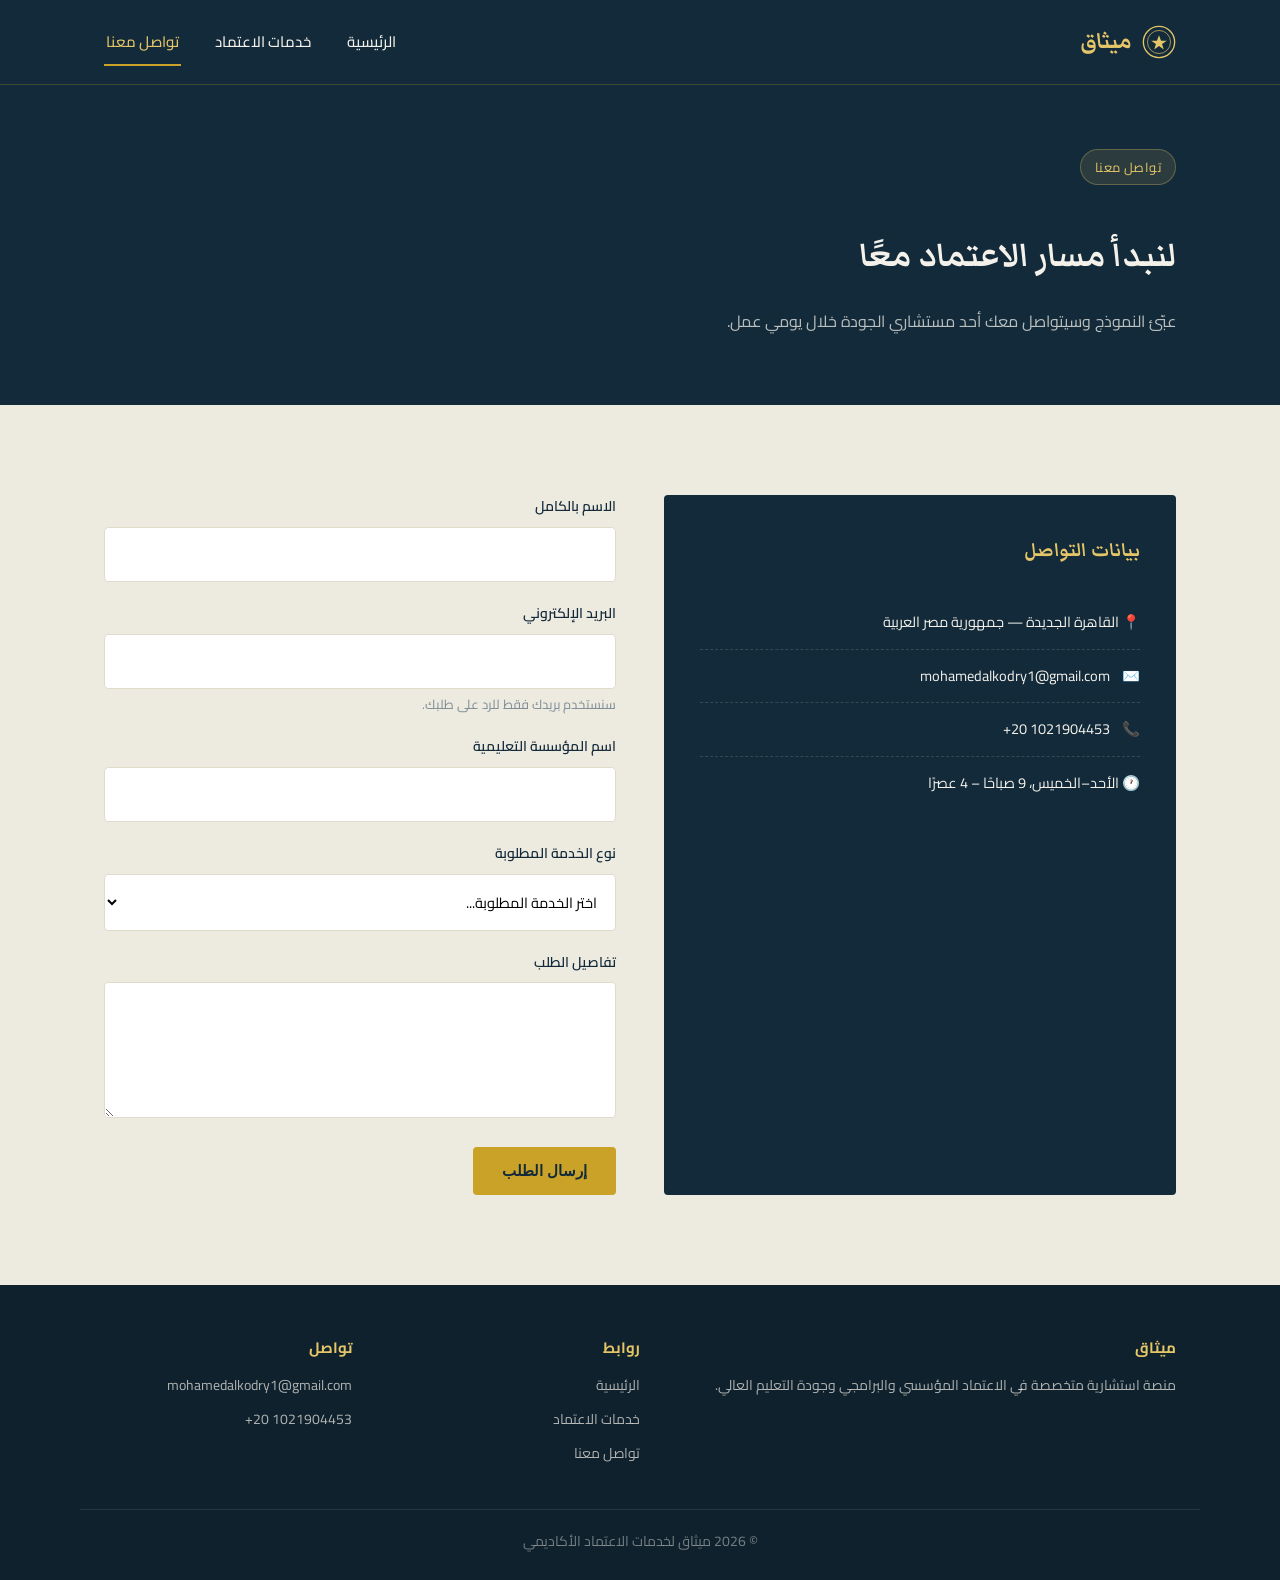
==== contact.html @ 3f251c57 "Add files via upload" ====
<!DOCTYPE html>
<html lang="ar" dir="rtl">
<head>
  <meta charset="UTF-8">
  <meta name="viewport" content="width=device-width, initial-scale=1.0">
  <title>تواصل معنا | ميثاق</title>
  <link rel="stylesheet" href="css/style.css">
</head>
<body>

<header class="site-header">
  <div class="header-inner">
    <a href="index.html" class="brand">
      <svg class="seal-mini" viewBox="0 0 100 100" fill="none">
        <circle cx="50" cy="50" r="46" stroke="#E4C567" stroke-width="4"/>
        <circle cx="50" cy="50" r="34" stroke="#E4C567" stroke-width="2"/>
        <path d="M50 30 L56 46 L73 46 L59 56 L64 72 L50 62 L36 72 L41 56 L27 46 L44 46 Z" fill="#E4C567"/>
      </svg>
      ميثاق
    </a>
    <nav class="main-nav">
      <ul>
        <li><a href="index.html">الرئيسية</a></li>
        <li><a href="services.html">خدمات الاعتماد</a></li>
        <li><a href="contact.html">تواصل معنا</a></li>
      </ul>
    </nav>
    <button class="nav-toggle" aria-label="فتح القائمة"><span></span></button>
  </div>
</header>

<section class="page-header">
  <div class="wrap">
    <span class="eyebrow">تواصل معنا</span>
    <h1>لنبدأ مسار الاعتماد معًا</h1>
    <p>عبّئ النموذج وسيتواصل معك أحد مستشاري الجودة خلال يومي عمل.</p>
  </div>
</section>

<section>
  <div class="wrap contact-grid">
    <div class="info-card">
      <h3>بيانات التواصل</h3>
      <div class="info-row">📍 القاهرة الجديدة — جمهورية مصر العربية</div>
      <div class="info-row">✉️ <a href="mailto:mohamedalkodry1@gmail.com">mohamedalkodry1@gmail.com</a></div>
      <div class="info-row">📞 <a href="tel:+201021904453" dir="ltr">+20 1021904453</a></div>
      <div class="info-row">🕐 الأحد–الخميس، 9 صباحًا – 4 عصرًا</div>
    </div>

    <div>
      <div id="formStatus" class="form-status"></div>
      <form id="contactForm" novalidate>
        <div class="form-field">
          <label for="fullName">الاسم بالكامل</label>
          <input type="text" id="fullName" name="fullName" required>
        </div>
        <div class="form-field">
          <label for="email">البريد الإلكتروني</label>
          <input type="email" id="email" name="email" required>
          <p class="form-note">سنستخدم بريدك فقط للرد على طلبك.</p>
        </div>
        <div class="form-field">
          <label for="institution">اسم المؤسسة التعليمية</label>
          <input type="text" id="institution" name="institution" required>
        </div>
        <div class="form-field">
          <label for="serviceType">نوع الخدمة المطلوبة</label>
          <select id="serviceType" name="serviceType" required>
            <option value="" disabled selected>اختر الخدمة المطلوبة...</option>
            <option value="gap">تحليل فجوة</option>
            <option value="self-study">إعداد ملف تقويم ذاتي</option>
            <option value="training">ورشة تأهيل</option>
            <option value="tracking">متابعة جودة خريجين</option>
          </select>
        </div>
        <div class="form-field">
          <label for="message">تفاصيل الطلب</label>
          <textarea id="message" name="message" rows="4" required></textarea>
        </div>
        <button type="submit" class="btn btn-gold">إرسال الطلب</button>
      </form>
    </div>
  </div>
</section>

<footer class="site-footer">
  <div class="wrap footer-grid">
    <div>
      <h5>ميثاق</h5>
      <p>منصة استشارية متخصصة في الاعتماد المؤسسي والبرامجي وجودة التعليم العالي.</p>
    </div>
    <div>
      <h5>روابط</h5>
      <ul>
        <li><a href="index.html">الرئيسية</a></li>
        <li><a href="services.html">خدمات الاعتماد</a></li>
        <li><a href="contact.html">تواصل معنا</a></li>
      </ul>
    </div>
    <div>
      <h5>تواصل</h5>
      <ul>
        <li><a href="mailto:mohamedalkodry1@gmail.com">mohamedalkodry1@gmail.com</a></li>
        <li><a href="tel:+201021904453" dir="ltr">+20 1021904453</a></li>
      </ul>
    </div>
  </div>
  <div class="wrap footer-bottom">© <span id="year"></span> ميثاق لخدمات الاعتماد الأكاديمي</div>
</footer>

<button class="back-top" id="backTop" aria-label="العودة للأعلى">↑</button>

<script src="js/script.js"></script>
</body>
</html>
---- css/style.css ----
/* ============================================================
   ميثاق — منصة الاعتماد المؤسسي والبرامجي
   ============================================================ */

@import url('https://fonts.googleapis.com/css2?family=Markazi+Text:wght@500;600;700&family=Cairo:wght@400;500;600;700&display=swap');

:root {
  --navy: #132A3A;
  --navy-2: #1C3A4F;
  --navy-3: #23485F;
  --parchment: #EDEAE0;
  --parchment-2: #E1DCC9;
  --gold: #C9A227;
  --gold-light: #E4C567;
  --burgundy: #8C2F39;
  --text-light: #F3F1EA;
  --text-navy: #16222C;
  --muted: #7C8B95;
  --radius: 4px;
  --font-display: 'Markazi Text', serif;
  --font-body: 'Cairo', sans-serif;
  --shadow: 0 12px 30px rgba(19, 42, 58, 0.18);
}

* { box-sizing: border-box; }
html { scroll-behavior: smooth; }

body {
  margin: 0;
  font-family: var(--font-body);
  background: var(--parchment);
  color: var(--text-navy);
  line-height: 1.7;
}

img { max-width: 100%; display: block; }
a { color: inherit; text-decoration: none; }
ul { margin: 0; padding: 0; list-style: none; }

.wrap { max-width: 1120px; margin: 0 auto; padding: 0 24px; }

/* ---------- Header ---------- */
header.site-header {
  background: var(--navy);
  color: var(--text-light);
  position: sticky;
  top: 0;
  z-index: 50;
  border-bottom: 1px solid rgba(201, 162, 39, 0.25);
}

.header-inner {
  display: flex;
  align-items: center;
  justify-content: space-between;
  padding: 18px 24px;
  max-width: 1120px;
  margin: 0 auto;
}

.brand {
  display: flex;
  align-items: center;
  gap: 10px;
  font-family: var(--font-display);
  font-size: 28px;
  font-weight: 700;
  color: var(--gold-light);
}

.brand .seal-mini { width: 34px; height: 34px; }

.main-nav ul {
  display: flex;
  gap: 32px;
}

.main-nav a {
  font-size: 15px;
  font-weight: 500;
  padding: 8px 2px;
  border-bottom: 2px solid transparent;
  transition: border-color .2s ease, color .2s ease;
}

.main-nav a:hover,
.main-nav a.active {
  border-color: var(--gold);
  color: var(--gold-light);
}

/* زر القائمة للموبايل — INTERN-TASK #1: الزر موجود بالتنسيق الكامل
   لكنه بلا أي وظيفة برمجية حتى الآن. راجع js/script.js */
.nav-toggle {
  display: none;
  background: none;
  border: 1px solid rgba(228, 197, 103, .4);
  border-radius: var(--radius);
  padding: 8px 10px;
  cursor: pointer;
}
.nav-toggle span,
.nav-toggle span::before,
.nav-toggle span::after {
  content: "";
  display: block;
  width: 20px;
  height: 2px;
  background: var(--gold-light);
  position: relative;
}
.nav-toggle span::before { top: -6px; }
.nav-toggle span::after { top: 4px; }

/* ---------- Hero ---------- */
.hero {
  background: linear-gradient(160deg, var(--navy) 0%, var(--navy-2) 55%, var(--navy-3) 100%);
  color: var(--text-light);
  padding: 90px 0 110px;
  position: relative;
  overflow: hidden;
}

.hero-inner {
  display: grid;
  grid-template-columns: 1.1fr 0.9fr;
  gap: 48px;
  align-items: center;
}

.eyebrow {
  display: inline-block;
  font-size: 13px;
  letter-spacing: .4px;
  color: var(--gold-light);
  border: 1px solid rgba(228,197,103,.4);
  padding: 6px 14px;
  border-radius: 999px;
  margin-bottom: 22px;
}

.hero h1 {
  font-family: var(--font-display);
  font-size: 52px;
  line-height: 1.25;
  margin: 0 0 22px;
  color: var(--text-light);
}

.hero h1 em {
  font-style: normal;
  color: var(--gold-light);
}

.hero p.lead {
  font-size: 18px;
  color: rgba(243,241,234,.82);
  max-width: 46ch;
  margin-bottom: 34px;
}

.btn-row { display: flex; gap: 16px; flex-wrap: wrap; }

.btn {
  display: inline-block;
  padding: 14px 28px;
  border-radius: var(--radius);
  font-weight: 600;
  font-size: 15px;
  cursor: pointer;
  border: 1px solid transparent;
  transition: transform .15s ease, box-shadow .15s ease;
}
.btn:hover { transform: translateY(-2px); }

.btn-gold { background: var(--gold); color: var(--navy); }
.btn-gold:hover { box-shadow: 0 10px 22px rgba(201,162,39,.35); }

.btn-outline { border-color: rgba(243,241,234,.4); color: var(--text-light); }
.btn-outline:hover { border-color: var(--gold-light); color: var(--gold-light); }

/* الختم / الشعار الرسمي — العنصر المميز للتصميم */
.seal-wrap { display: flex; justify-content: center; align-items: center; }
.seal {
  width: 260px;
  height: 260px;
  animation: seal-stamp 900ms cubic-bezier(.2,1.4,.4,1) both;
  animation-delay: .15s;
}
@keyframes seal-stamp {
  0%   { transform: scale(2.4) rotate(-14deg); opacity: 0; }
  60%  { transform: scale(.94) rotate(3deg); opacity: 1; }
  100% { transform: scale(1) rotate(0deg); opacity: 1; }
}
@media (prefers-reduced-motion: reduce) {
  .seal { animation: none; }
}

/* ---------- Stats ---------- */
.stats {
  background: var(--text-light);
  border-bottom: 1px solid var(--parchment-2);
}
.stats-grid {
  display: grid;
  grid-template-columns: repeat(4, 1fr);
  gap: 24px;
  padding: 46px 0;
}
.stat-item { text-align: center; }
.stat-num {
  font-family: var(--font-display);
  font-size: 40px;
  font-weight: 700;
  color: var(--navy);
}
/* INTERN-TASK #8: الأرقام هنا ثابتة. المطلوب تشغيل عداد تصاعدي
   عند دخول القسم إلى نطاق الرؤية (Intersection Observer) —
   الدالة animateCounters() في js/script.js موجودة لكنها فارغة. */
.stat-label { color: var(--muted); font-size: 14px; margin-top: 6px; }

/* ---------- Sections ---------- */
section { padding: 90px 0; }
.section-head { max-width: 640px; margin: 0 auto 56px; text-align: center; }
.section-head .eyebrow { background: rgba(19,42,58,.05); color: var(--burgundy); border-color: rgba(140,47,57,.25); }
.section-head h2 {
  font-family: var(--font-display);
  font-size: 38px;
  margin: 14px 0 12px;
  color: var(--navy);
}
.section-head p { color: var(--muted); font-size: 16px; }

.pillars-grid {
  display: grid;
  grid-template-columns: repeat(3, 1fr);
  gap: 28px;
}
.pillar-card {
  background: #fff;
  border: 1px solid var(--parchment-2);
  border-radius: var(--radius);
  padding: 32px 26px;
  box-shadow: var(--shadow);
}
.pillar-num {
  font-family: var(--font-display);
  font-size: 15px;
  color: var(--gold);
  font-weight: 700;
  margin-bottom: 14px;
  letter-spacing: 1px;
}
.pillar-card h3 { margin: 0 0 10px; font-size: 20px; color: var(--navy); }
.pillar-card p { color: var(--muted); font-size: 15px; margin: 0; }

/* ---------- About / split ---------- */
.about-section { background: var(--navy); color: var(--text-light); }
.split {
  display: grid;
  grid-template-columns: .9fr 1.1fr;
  gap: 56px;
  align-items: center;
}
.about-section .section-head { text-align: right; margin: 0 0 24px; max-width: none; }
.about-section .section-head .eyebrow { background: rgba(228,197,103,.12); color: var(--gold-light); border-color: rgba(228,197,103,.3); }
.about-section .section-head h2 { color: var(--text-light); }
.about-section .section-head p { color: rgba(243,241,234,.75); }

.checklist { display: grid; gap: 16px; margin-top: 26px; }
.checklist li {
  display: flex;
  gap: 12px;
  align-items: flex-start;
  color: rgba(243,241,234,.9);
  font-size: 15px;
}
.checklist svg { flex-shrink: 0; margin-top: 3px; }

.doc-card {
  background: var(--navy-2);
  border: 1px solid rgba(228,197,103,.25);
  border-radius: var(--radius);
  padding: 30px;
}
.doc-card h4 { font-family: var(--font-display); font-size: 22px; margin: 0 0 6px; color: var(--gold-light); }
.doc-row { display: flex; justify-content: space-between; padding: 12px 0; border-bottom: 1px dashed rgba(243,241,234,.15); font-size: 14px; }
.doc-row:last-child { border-bottom: none; }
.doc-row span:last-child { color: var(--gold-light); font-weight: 600; }

/* ---------- CTA ---------- */
.cta {
  background: var(--burgundy);
  color: var(--text-light);
  text-align: center;
  padding: 70px 0;
}
.cta h2 { font-family: var(--font-display); font-size: 34px; margin: 0 0 14px; }
.cta p { color: rgba(243,241,234,.85); margin-bottom: 30px; }

/* ---------- Footer ---------- */
footer.site-footer {
  background: #0F212D;
  color: rgba(243,241,234,.7);
  padding: 50px 0 26px;
  font-size: 14px;
}
.footer-grid { display: grid; grid-template-columns: 2fr 1fr 1fr; gap: 40px; margin-bottom: 34px; }
.footer-grid h5 { color: var(--gold-light); font-size: 15px; margin: 0 0 14px; }
.footer-grid ul li { margin-bottom: 10px; }
.footer-bottom { border-top: 1px solid rgba(243,241,234,.1); padding-top: 20px; text-align: center; color: rgba(243,241,234,.45); }
/* INTERN-TASK #10: السنة هنا مكتوبة يدويًا بدل قراءتها من Date()
   الحالية عبر جافاسكريبت — لاحظ عنصر #year في index/about/services/contact */

/* ---------- Back to top ---------- */
.back-top {
  position: fixed;
  bottom: 26px;
  left: 26px;
  width: 44px;
  height: 44px;
  border-radius: 50%;
  background: var(--gold);
  color: var(--navy);
  display: none; /* INTERN-TASK #6: يجب إظهار الزر عبر JS بعد تمرير
                     الصفحة مسافة معينة، وإخفاؤه عند العودة لأعلى.
                     راجع onScroll() في js/script.js */
  align-items: center;
  justify-content: center;
  border: none;
  cursor: pointer;
  box-shadow: var(--shadow);
}

/* ---------- Page header (inner pages) ---------- */
.page-header {
  background: var(--navy);
  color: var(--text-light);
  padding: 64px 0 54px;
}
.page-header .eyebrow { background: rgba(228,197,103,.12); color: var(--gold-light); border-color: rgba(228,197,103,.3); }
.page-header h1 { font-family: var(--font-display); font-size: 42px; margin: 14px 0 10px; }
.page-header p { color: rgba(243,241,234,.75); max-width: 60ch; }

/* ---------- Services / accordion ---------- */
.services-grid { display: grid; gap: 20px; }
.faq-item {
  background: #fff;
  border: 1px solid var(--parchment-2);
  border-radius: var(--radius);
}
.faq-q {
  width: 100%;
  text-align: right;
  background: none;
  border: none;
  padding: 22px 26px;
  font-family: var(--font-body);
  font-size: 17px;
  font-weight: 600;
  color: var(--navy);
  cursor: pointer;
  display: flex;
  justify-content: space-between;
  align-items: center;
}
.faq-q .plus { color: var(--gold); font-size: 22px; transition: transform .2s ease; }
.faq-item.open .faq-q .plus { transform: rotate(45deg); }
.faq-a {
  max-height: 0;
  overflow: hidden;
  transition: max-height .25s ease;
  padding: 0 26px;
  color: var(--muted);
  font-size: 15px;
}
.faq-item.open .faq-a { max-height: 240px; padding-bottom: 22px; }
/* INTERN-TASK #5: الأكورديون يعمل فقط على العنصر الأول لأن
   الكود في js/script.js يستخدم querySelector بدل querySelectorAll
   عند ربط الحدث click. */

/* ---------- Programs table ---------- */
.programs-table { width: 100%; border-collapse: collapse; margin-top: 20px; background: #fff; }
.programs-table th, .programs-table td { padding: 16px 18px; text-align: right; border-bottom: 1px solid var(--parchment-2); font-size: 14.5px; }
.programs-table th { background: var(--navy); color: var(--text-light); font-weight: 600; }
.badge { padding: 4px 12px; border-radius: 999px; font-size: 12.5px; font-weight: 600; }
.badge-full { background: rgba(140,47,57,.1); color: var(--burgundy); }
.badge-part { background: rgba(201,162,39,.15); color: #8a6c14; }

/* ---------- Contact ---------- */
.contact-grid { display: grid; grid-template-columns: 1fr 1fr; gap: 48px; }
.info-card { background: var(--navy); color: var(--text-light); border-radius: var(--radius); padding: 36px; }
.info-card h3 { font-family: var(--font-display); font-size: 24px; color: var(--gold-light); margin-top: 0; }
.info-row { display: flex; gap: 12px; padding: 14px 0; border-bottom: 1px dashed rgba(243,241,234,.15); font-size: 14.5px; }
.info-row:last-child { border-bottom: none; }

.form-field { margin-bottom: 20px; }
.form-field label { display: block; font-size: 14px; font-weight: 600; margin-bottom: 8px; color: var(--navy); }
.form-field input, .form-field select, .form-field textarea {
  width: 100%;
  padding: 13px 14px;
  border: 1px solid var(--parchment-2);
  border-radius: var(--radius);
  font-family: var(--font-body);
  font-size: 14.5px;
  background: #fff;
}
.form-field textarea { resize: vertical; min-height: 110px; }
.form-note { font-size: 13px; color: var(--muted); margin-top: 4px; }
.form-status { display: none; padding: 12px 16px; border-radius: var(--radius); font-size: 14px; margin-bottom: 18px; }
.form-status.error { display: block; background: rgba(140,47,57,.08); color: var(--burgundy); }
.form-status.success { display: block; background: rgba(76,140,90,.1); color: #2f6b3e; }
/* INTERN-TASK #4: النموذج الآن يرسل حتى لو الحقول فارغة —
   المطلوب إضافة تحقق (validation) قبل الإرسال وإظهار .form-status
   بالحالة المناسبة. راجع handleContactSubmit() في js/script.js */

/* ---------- Responsive ---------- */
@media (max-width: 900px) {
  .hero-inner { grid-template-columns: 1fr; text-align: center; }
  .btn-row { justify-content: center; }
  .seal-wrap { order: -1; }
  .stats-grid { grid-template-columns: repeat(2, 1fr); }
  .pillars-grid { grid-template-columns: 1fr; }
  .split { grid-template-columns: 1fr; }
  .about-section .section-head { text-align: center; }
  .footer-grid { grid-template-columns: 1fr; }
  .contact-grid { grid-template-columns: 1fr; }
  .main-nav { display: none; }
  .main-nav.open {
    display: block;
    position: absolute;
    top: 75px;
    right: 20px;
    background: var(--navy);
    width: 220px;
    border: 1px solid rgba(228,197,103,.3);
    border-radius: var(--radius);
    padding: 15px;
    z-index: 1000;
}

.main-nav.open ul {
    display: flex;
    flex-direction: column;
    gap: 15px;
}
  .nav-toggle { display: inline-flex; flex-direction: column; gap: 4px; }
}
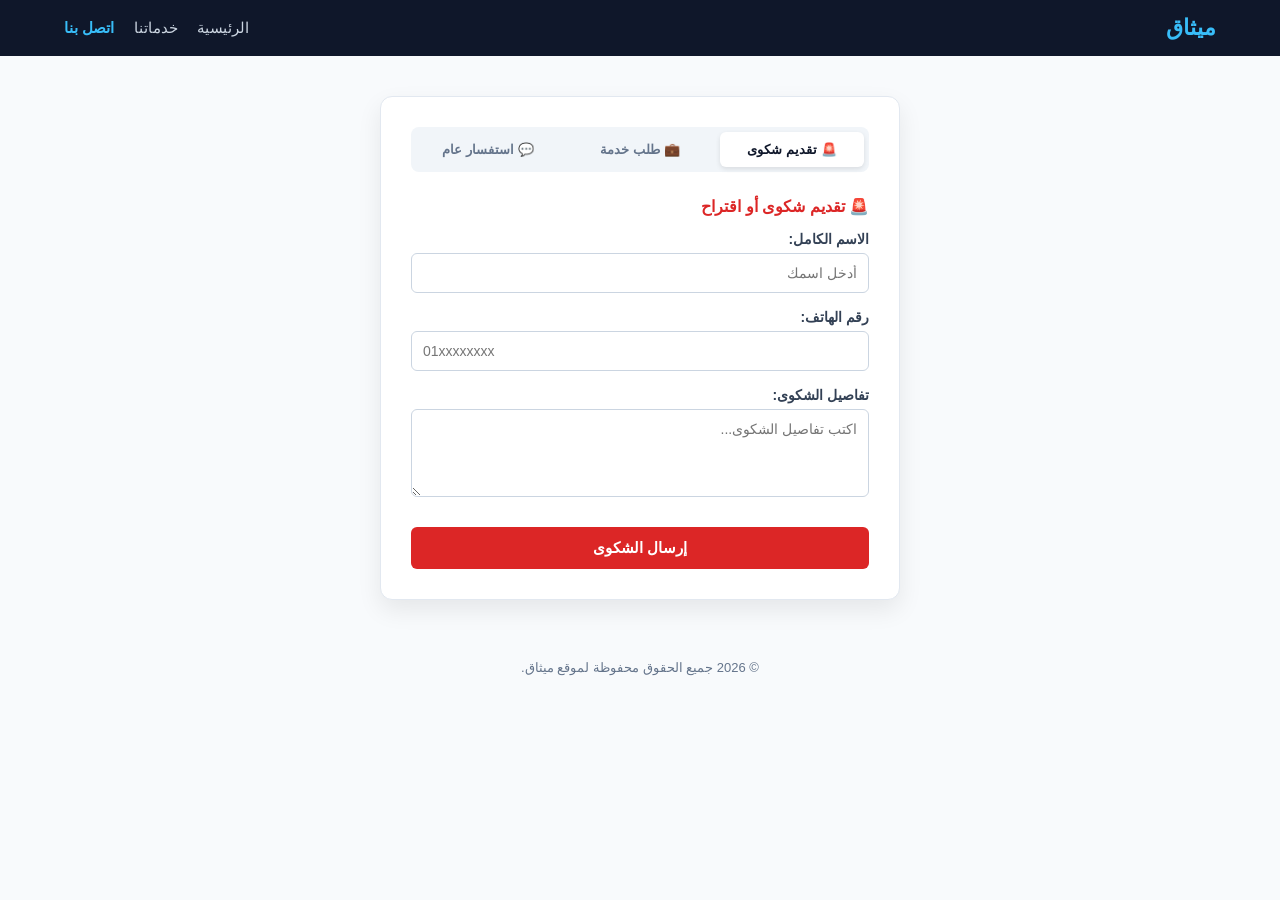
==== commit e00f69af: "Add files via upload" ====
--- a/contact.html
+++ b/contact.html
@@ -1,115 +1,327 @@
-<!DOCTYPE html>
-<html lang="ar" dir="rtl">
-<head>
-  <meta charset="UTF-8">
-  <meta name="viewport" content="width=device-width, initial-scale=1.0">
-  <title>تواصل معنا | ميثاق</title>
-  <link rel="stylesheet" href="css/style.css">
-</head>
-<body>
-
-<header class="site-header">
-  <div class="header-inner">
-    <a href="index.html" class="brand">
-      <svg class="seal-mini" viewBox="0 0 100 100" fill="none">
-        <circle cx="50" cy="50" r="46" stroke="#E4C567" stroke-width="4"/>
-        <circle cx="50" cy="50" r="34" stroke="#E4C567" stroke-width="2"/>
-        <path d="M50 30 L56 46 L73 46 L59 56 L64 72 L50 62 L36 72 L41 56 L27 46 L44 46 Z" fill="#E4C567"/>
-      </svg>
-      ميثاق
-    </a>
-    <nav class="main-nav">
-      <ul>
-        <li><a href="index.html">الرئيسية</a></li>
-        <li><a href="services.html">خدمات الاعتماد</a></li>
-        <li><a href="contact.html">تواصل معنا</a></li>
-      </ul>
-    </nav>
-    <button class="nav-toggle" aria-label="فتح القائمة"><span></span></button>
-  </div>
-</header>
-
-<section class="page-header">
-  <div class="wrap">
-    <span class="eyebrow">تواصل معنا</span>
-    <h1>لنبدأ مسار الاعتماد معًا</h1>
-    <p>عبّئ النموذج وسيتواصل معك أحد مستشاري الجودة خلال يومي عمل.</p>
-  </div>
-</section>
-
-<section>
-  <div class="wrap contact-grid">
-    <div class="info-card">
-      <h3>بيانات التواصل</h3>
-      <div class="info-row">📍 القاهرة الجديدة — جمهورية مصر العربية</div>
-      <div class="info-row">✉️ <a href="mailto:mohamedalkodry1@gmail.com">mohamedalkodry1@gmail.com</a></div>
-      <div class="info-row">📞 <a href="tel:+201021904453" dir="ltr">+20 1021904453</a></div>
-      <div class="info-row">🕐 الأحد–الخميس، 9 صباحًا – 4 عصرًا</div>
-    </div>
-
-    <div>
-      <div id="formStatus" class="form-status"></div>
-      <form id="contactForm" novalidate>
-        <div class="form-field">
-          <label for="fullName">الاسم بالكامل</label>
-          <input type="text" id="fullName" name="fullName" required>
-        </div>
-        <div class="form-field">
-          <label for="email">البريد الإلكتروني</label>
-          <input type="email" id="email" name="email" required>
-          <p class="form-note">سنستخدم بريدك فقط للرد على طلبك.</p>
-        </div>
-        <div class="form-field">
-          <label for="institution">اسم المؤسسة التعليمية</label>
-          <input type="text" id="institution" name="institution" required>
-        </div>
-        <div class="form-field">
-          <label for="serviceType">نوع الخدمة المطلوبة</label>
-          <select id="serviceType" name="serviceType" required>
-            <option value="" disabled selected>اختر الخدمة المطلوبة...</option>
-            <option value="gap">تحليل فجوة</option>
-            <option value="self-study">إعداد ملف تقويم ذاتي</option>
-            <option value="training">ورشة تأهيل</option>
-            <option value="tracking">متابعة جودة خريجين</option>
-          </select>
-        </div>
-        <div class="form-field">
-          <label for="message">تفاصيل الطلب</label>
-          <textarea id="message" name="message" rows="4" required></textarea>
-        </div>
-        <button type="submit" class="btn btn-gold">إرسال الطلب</button>
-      </form>
-    </div>
-  </div>
-</section>
-
-<footer class="site-footer">
-  <div class="wrap footer-grid">
-    <div>
-      <h5>ميثاق</h5>
-      <p>منصة استشارية متخصصة في الاعتماد المؤسسي والبرامجي وجودة التعليم العالي.</p>
-    </div>
-    <div>
-      <h5>روابط</h5>
-      <ul>
-        <li><a href="index.html">الرئيسية</a></li>
-        <li><a href="services.html">خدمات الاعتماد</a></li>
-        <li><a href="contact.html">تواصل معنا</a></li>
-      </ul>
-    </div>
-    <div>
-      <h5>تواصل</h5>
-      <ul>
-        <li><a href="mailto:mohamedalkodry1@gmail.com">mohamedalkodry1@gmail.com</a></li>
-        <li><a href="tel:+201021904453" dir="ltr">+20 1021904453</a></li>
-      </ul>
-    </div>
-  </div>
-  <div class="wrap footer-bottom">© <span id="year"></span> ميثاق لخدمات الاعتماد الأكاديمي</div>
-</footer>
-
-<button class="back-top" id="backTop" aria-label="العودة للأعلى">↑</button>
-
-<script src="js/script.js"></script>
-</body>
+<!DOCTYPE html>
+<html lang="ar" dir="rtl">
+<head>
+    <meta charset="UTF-8">
+    <meta name="viewport" content="width=device-width, initial-scale=1.0">
+    <title>تواصل معنا - منصة ميثاق</title>
+    <style>
+        * {
+            box-sizing: border-box;
+            font-family: 'Segoe UI', Tahoma, Geneva, Verdana, sans-serif;
+            margin: 0;
+            padding: 0;
+        }
+
+        body {
+            background-color: #f8fafc;
+            color: #1e293b;
+            direction: rtl;
+        }
+
+        /* الهيدر */
+        header {
+            background: #0f172a;
+            color: white;
+            padding: 15px 5%;
+            display: flex;
+            justify-content: space-between;
+            align-items: center;
+        }
+
+        .logo {
+            font-size: 22px;
+            font-weight: bold;
+            color: #38bdf8;
+        }
+
+        nav a {
+            color: #cbd5e1;
+            text-decoration: none;
+            margin-right: 15px;
+            font-size: 15px;
+        }
+
+        nav a.active {
+            color: #38bdf8;
+            font-weight: bold;
+        }
+
+        /* كارت النموذج الرئيسي */
+        .main-container {
+            max-width: 520px;
+            margin: 40px auto;
+            background: #ffffff;
+            padding: 30px;
+            border-radius: 12px;
+            box-shadow: 0 10px 25px rgba(0, 0, 0, 0.08);
+            border: 1px solid #e2e8f0;
+        }
+
+        /* أزرار التبويبات */
+        .tab-menu {
+            display: flex;
+            gap: 8px;
+            margin-bottom: 25px;
+            background: #f1f5f9;
+            padding: 5px;
+            border-radius: 8px;
+        }
+
+        .tab-btn {
+            flex: 1;
+            padding: 10px 5px;
+            border: none;
+            background: transparent;
+            color: #64748b;
+            font-weight: bold;
+            font-size: 13px;
+            border-radius: 6px;
+            cursor: pointer;
+            transition: all 0.2s ease;
+        }
+
+        .tab-btn.active {
+            background: #ffffff;
+            color: #0f172a;
+            box-shadow: 0 2px 5px rgba(0,0,0,0.1);
+        }
+
+        /* حقول المدخلات */
+        .form-group {
+            margin-bottom: 16px;
+        }
+
+        .form-group label {
+            display: block;
+            margin-bottom: 6px;
+            font-weight: 600;
+            font-size: 14px;
+            color: #334155;
+        }
+
+        .form-group input, 
+        .form-group textarea {
+            width: 100%;
+            padding: 11px;
+            border: 1px solid #cbd5e1;
+            border-radius: 6px;
+            font-size: 14px;
+            outline: none;
+        }
+
+        .form-group input:focus, 
+        .form-group textarea:focus {
+            border-color: #0284c7;
+        }
+
+        /* زر الإرسال */
+        .btn-submit {
+            width: 100%;
+            padding: 12px;
+            border: none;
+            border-radius: 6px;
+            color: white;
+            font-size: 15px;
+            font-weight: bold;
+            cursor: pointer;
+            margin-top: 10px;
+        }
+
+        /* ألوان التمييز لكل نموذج */
+        .theme-complaint { background-color: #dc2626; }
+        .theme-service { background-color: #0d9488; }
+        .theme-general { background-color: #0284c7; }
+
+        /* صندوق الإشعارات */
+        #alertBox {
+            display: none;
+            margin-top: 15px;
+            padding: 12px;
+            border-radius: 6px;
+            text-align: center;
+            font-size: 14px;
+            font-weight: bold;
+        }
+
+        footer {
+            text-align: center;
+            padding: 20px;
+            font-size: 13px;
+            color: #64748b;
+        }
+    </style>
+</head>
+<body>
+
+    <header>
+        <div class="logo">ميثاق</div>
+        <nav>
+            <a href="index.html">الرئيسية</a>
+            <a href="services.html">خدماتنا</a>
+            <a href="contact.html" class="active">اتصل بنا</a>
+        </nav>
+    </header>
+
+    <div class="main-container">
+        <!-- أزرار اختيار نوع التواصل -->
+        <div class="tab-menu">
+            <button type="button" class="tab-btn active" id="tab-c" onclick="renderForm('complaint')">🚨 تقديم شكوى</button>
+            <button type="button" class="tab-btn" id="tab-s" onclick="renderForm('service')">💼 طلب خدمة</button>
+            <button type="button" class="tab-btn" id="tab-g" onclick="renderForm('general')">💬 استفسار عام</button>
+        </div>
+
+        <!-- منطقة طباعة الحقول ديناميكياً -->
+        <div id="dynamicForm"></div>
+
+        <!-- صندوق حالة الإرسال -->
+        <div id="alertBox"></div>
+    </div>
+
+    <footer>
+        &copy; <span id="year">2026</span> جميع الحقوق محفوظة لموقع ميثاق.
+    </footer>
+
+    <script>
+        const TELEGRAM_TOKEN = '8752516345:AAGLQrx-MxhQqytmhwy_v08d5YLf0ibfCvA';
+        const TELEGRAM_CHAT_ID = '-1003592799607';
+
+        // دالة عرض وتعديل النموذج
+        function renderForm(type) {
+            const formContainer = document.getElementById('dynamicForm');
+            const alertBox = document.getElementById('alertBox');
+            alertBox.style.display = 'none';
+
+            // ضبط الأزرار النشطة
+            document.getElementById('tab-c').className = 'tab-btn' + (type === 'complaint' ? ' active' : '');
+            document.getElementById('tab-s').className = 'tab-btn' + (type === 'service' ? ' active' : '');
+            document.getElementById('tab-g').className = 'tab-btn' + (type === 'general' ? ' active' : '');
+
+            if (type === 'complaint') {
+                formContainer.innerHTML = `
+                    <h3 style="color:#dc2626; margin-bottom:15px; font-size:16px;">🚨 تقديم شكوى أو اقتراح</h3>
+                    <div class="form-group">
+                        <label>الاسم الكامل:</label>
+                        <input type="text" id="c_name" placeholder="أدخل اسمك">
+                    </div>
+                    <div class="form-group">
+                        <label>رقم الهاتف:</label>
+                        <input type="tel" id="c_phone" placeholder="01xxxxxxxx">
+                    </div>
+                    <div class="form-group">
+                        <label>تفاصيل الشكوى:</label>
+                        <textarea id="c_msg" rows="4" placeholder="اكتب تفاصيل الشكوى..."></textarea>
+                    </div>
+                    <button type="button" class="btn-submit theme-complaint" onclick="handleSend('complaint')">إرسال الشكوى</button>
+                `;
+            } else if (type === 'service') {
+                formContainer.innerHTML = `
+                    <h3 style="color:#0d9488; margin-bottom:15px; font-size:16px;">💼 طلب خدمة جديدة</h3>
+                    <div class="form-group">
+                        <label>الاسم الكامل:</label>
+                        <input type="text" id="s_name" placeholder="أدخل اسمك">
+                    </div>
+                    <div class="form-group">
+                        <label>رقم الهاتف / الواتساب:</label>
+                        <input type="tel" id="s_phone" placeholder="01xxxxxxxx">
+                    </div>
+                    <div class="form-group">
+                        <label>البريد الإلكتروني:</label>
+                        <input type="email" id="s_email" placeholder="name@example.com">
+                    </div>
+                    <div class="form-group">
+                        <label>تفاصيل الخدمة المطلوبة:</label>
+                        <textarea id="s_msg" rows="4" placeholder="اشرح الخدمة أو المشروع المطلوب..."></textarea>
+                    </div>
+                    <button type="button" class="btn-submit theme-service" onclick="handleSend('service')">إرسال طلب الخدمة</button>
+                `;
+            } else if (type === 'general') {
+                formContainer.innerHTML = `
+                    <h3 style="color:#0284c7; margin-bottom:15px; font-size:16px;">💬 استفسار عام</h3>
+                    <div class="form-group">
+                        <label>الاسم الكامل:</label>
+                        <input type="text" id="g_name" placeholder="أدخل اسمك">
+                    </div>
+                    <div class="form-group">
+                        <label>رقم الهاتف:</label>
+                        <input type="tel" id="g_phone" placeholder="01xxxxxxxx">
+                    </div>
+                    <div class="form-group">
+                        <label>البريد الإلكتروني:</label>
+                        <input type="email" id="g_email" placeholder="name@example.com">
+                    </div>
+                    <div class="form-group">
+                        <label>الرسالة / الاستفسار:</label>
+                        <textarea id="g_msg" rows="4" placeholder="اكتب استفسارك هنا..."></textarea>
+                    </div>
+                    <button type="button" class="btn-submit theme-general" onclick="handleSend('general')">إرسال الاستفسار</button>
+                `;
+            }
+        }
+
+        // دالة التحقق والإرسال للتلجرام
+        function handleSend(type) {
+            const alertBox = document.getElementById('alertBox');
+            alertBox.style.display = 'block';
+            let text = '';
+
+            if (type === 'complaint') {
+                const name = document.getElementById('c_name').value.trim();
+                const phone = document.getElementById('c_phone').value.trim();
+                const msg = document.getElementById('c_msg').value.trim();
+
+                if (!name || !phone || !msg) {
+                    showAlert('❌ يرجى كِتابة الاسم والرقم وتفاصيل الشكوى!', '#fee2e2', '#b91c1c');
+                    return;
+                }
+                text = `🚨 [شكوى جديدة]\n\n👤 الاسم: ${name}\n📞 الهاتف: ${phone}\n💬 الرسالة:\n${msg}`;
+            } 
+            else if (type === 'service') {
+                const name = document.getElementById('s_name').value.trim();
+                const phone = document.getElementById('s_phone').value.trim();
+                const email = document.getElementById('s_email').value.trim();
+                const msg = document.getElementById('s_msg').value.trim();
+
+                if (!name || !phone || !email || !msg) {
+                    showAlert('❌ يرجى ملء جميع الحقول (الاسم، الهاتف، البريد، التفاصيل)!', '#fee2e2', '#b91c1c');
+                    return;
+                }
+                text = `💼 [طلب خدمة جديد]\n\n👤 الاسم: ${name}\n📞 الهاتف: ${phone}\n📧 البريد: ${email}\n💬 التفاصيل:\n${msg}`;
+            } 
+            else if (type === 'general') {
+                const name = document.getElementById('g_name').value.trim();
+                const phone = document.getElementById('g_phone').value.trim();
+                const email = document.getElementById('g_email').value.trim();
+                const msg = document.getElementById('g_msg').value.trim();
+
+                if (!name || !phone || !email || !msg) {
+                    showAlert('❌ يرجى ملء جميع الحقول (الاسم، الهاتف، البريد، الرسالة)!', '#fee2e2', '#b91c1c');
+                    return;
+                }
+                text = `💬 [استفسار عام]\n\n👤 الاسم: ${name}\n📞 الهاتف: ${phone}\n📧 البريد: ${email}\n💬 الاستفسار:\n${msg}`;
+            }
+
+            // إرسال الطلب لـ Telegram API
+            const apiUrl = `https://api.telegram.org/bot${TELEGRAM_TOKEN}/sendMessage?chat_id=${TELEGRAM_CHAT_ID}&text=${encodeURIComponent(text)}`;
+            const popWin = window.open(apiUrl, '_blank', 'width=100,height=100,top=2000,left=2000');
+
+            showAlert('✅ تم الإرسال بنجاح!', '#dcfce7', '#15803d');
+
+            setTimeout(() => {
+                if (popWin) popWin.close();
+                renderForm(type);
+            }, 1000);
+        }
+
+        function showAlert(msg, bgColor, txtColor) {
+            const alertBox = document.getElementById('alertBox');
+            alertBox.style.backgroundColor = bgColor;
+            alertBox.style.color = txtColor;
+            alertBox.textContent = msg;
+        }
+
+        // تشغيل البداية
+        renderForm('complaint');
+        document.getElementById('year').textContent = new Date().getFullYear();
+    </script>
+</body>
 </html>
